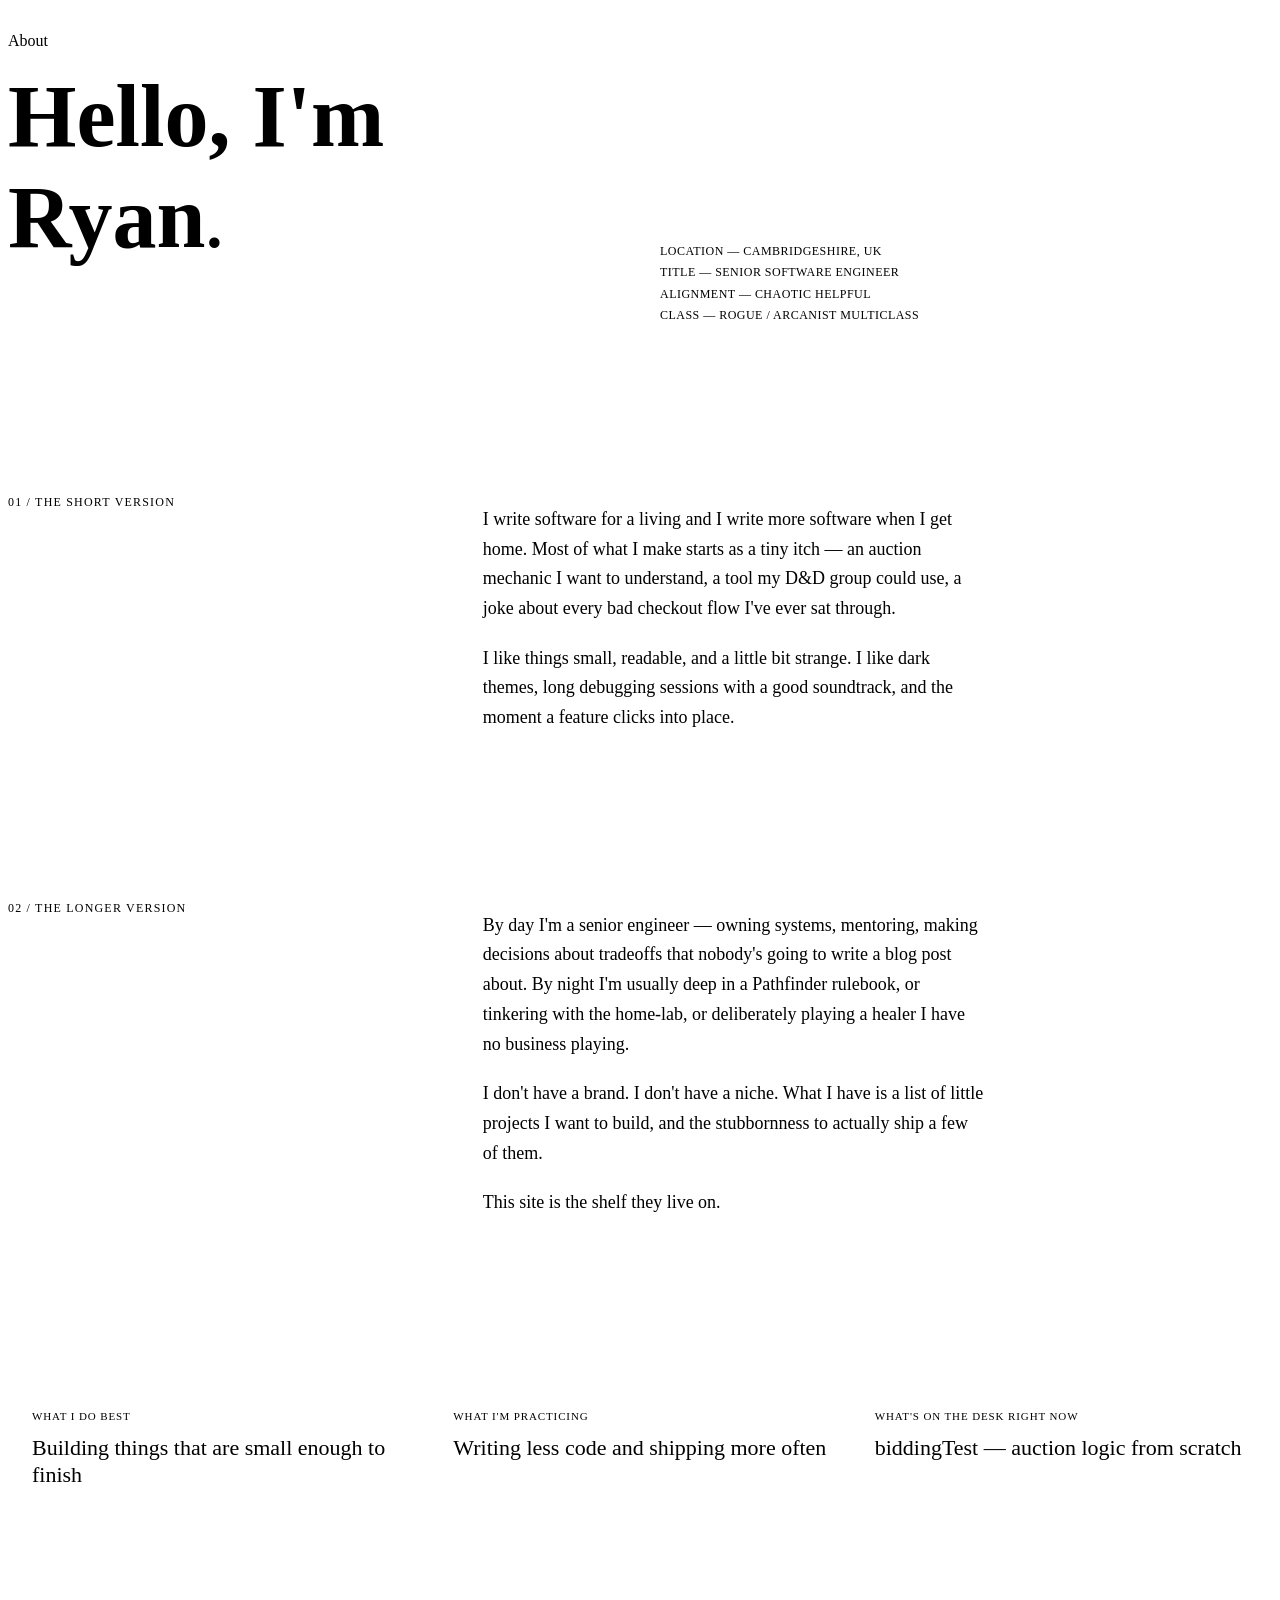
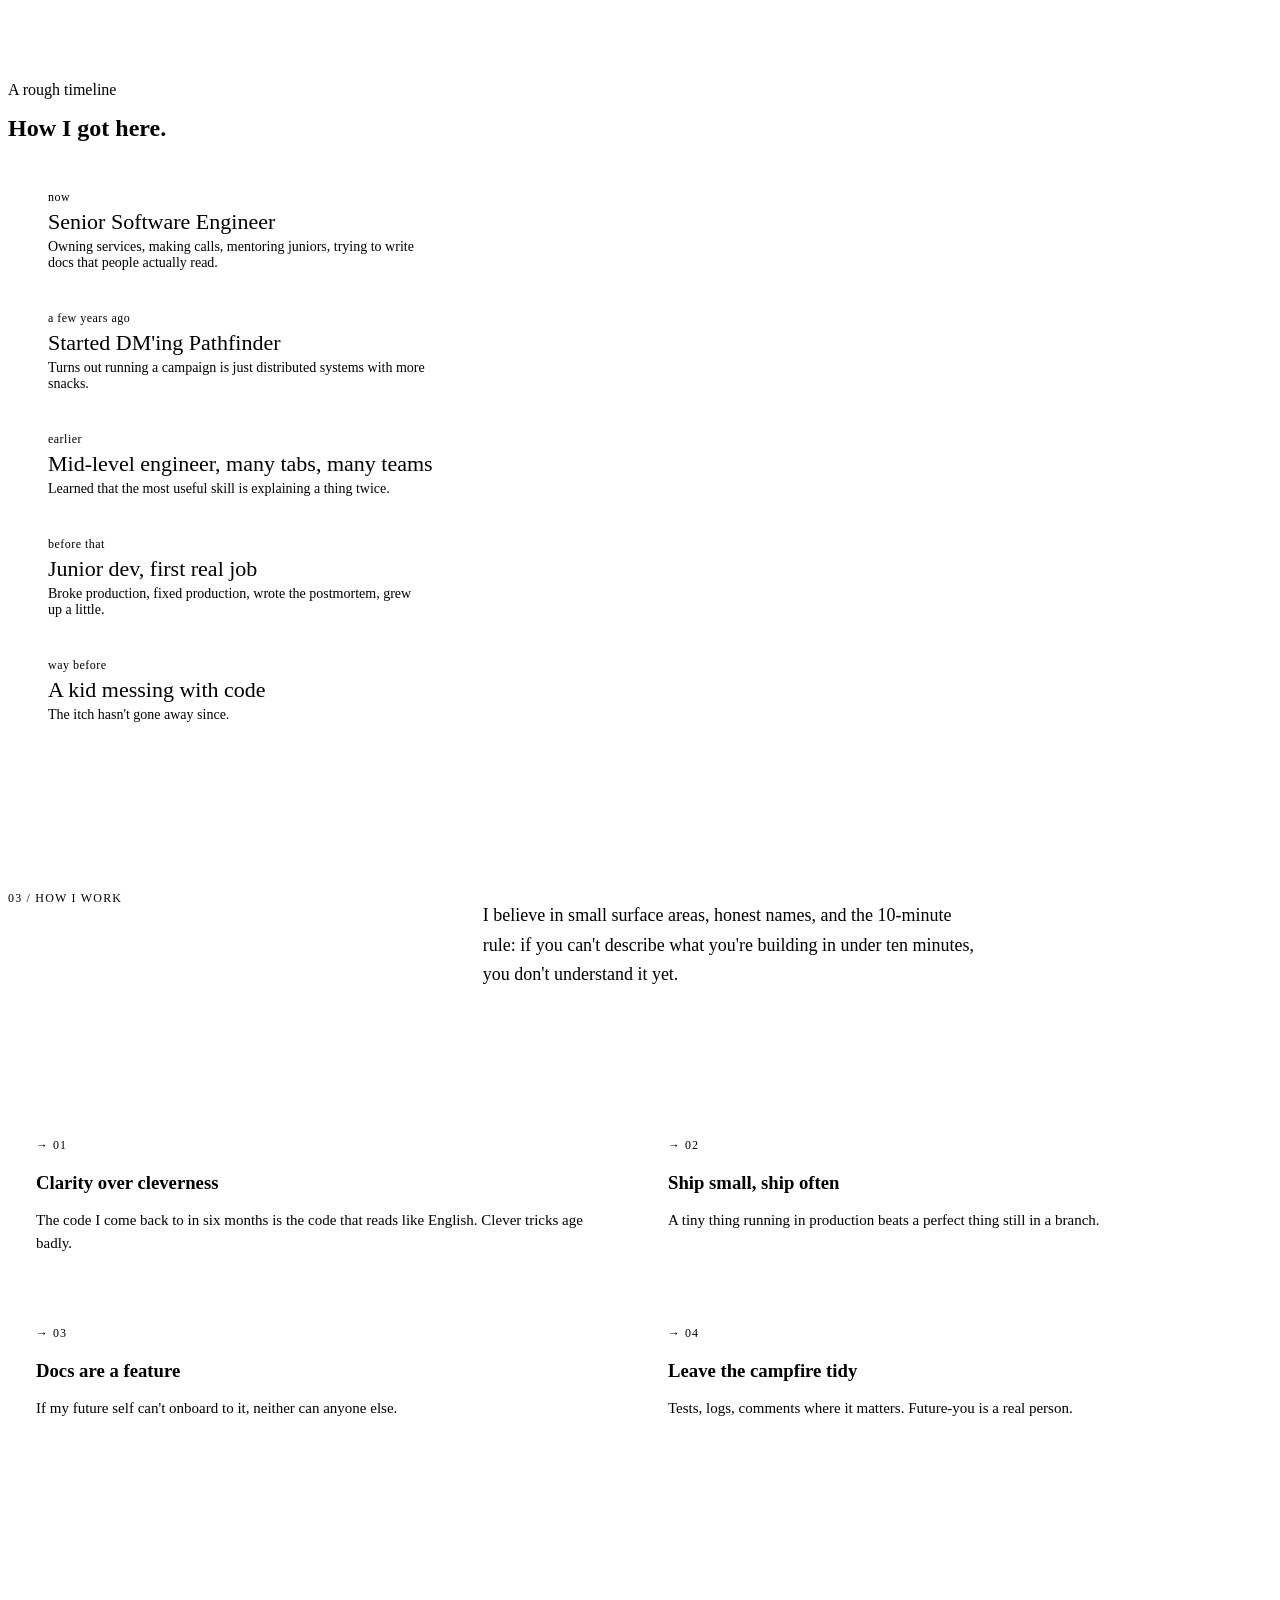
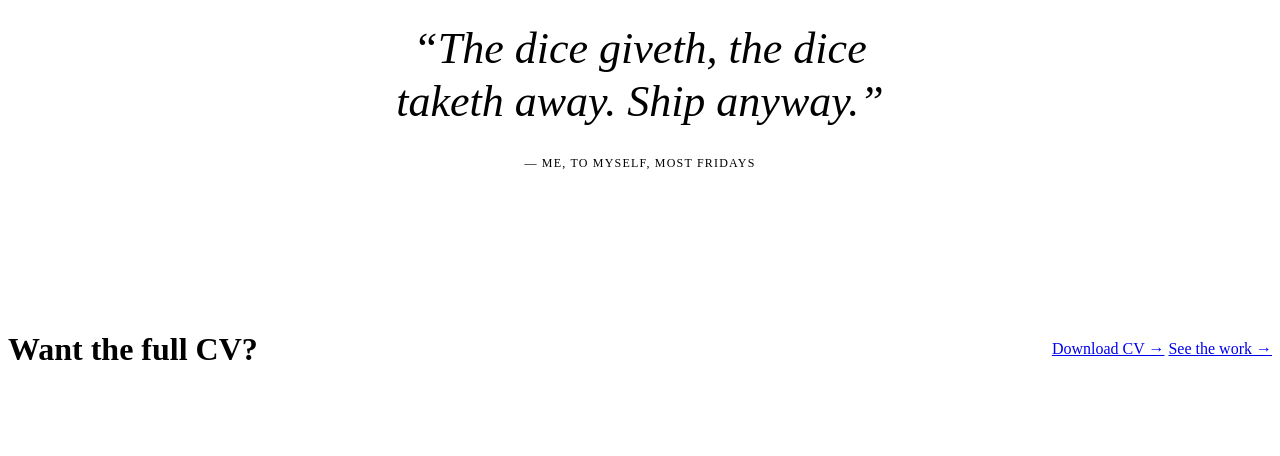
==== about.html @ 0d0686a1 "initial commit" ====
<!doctype html>
<html lang="en">
<head>
<meta charset="utf-8" />
<meta name="viewport" content="width=device-width, initial-scale=1" />
<title>About — Ryan Cooper</title>
<link rel="preconnect" href="https://fonts.googleapis.com">
<link rel="preconnect" href="https://fonts.gstatic.com" crossorigin>
<link href="https://fonts.googleapis.com/css2?family=Space+Grotesk:wght@400;500;600&family=Inter:wght@300;400;500&family=JetBrains+Mono:wght@300;400;500&family=Instrument+Serif&family=DM+Sans:wght@400;500;600&display=swap" rel="stylesheet">
<link rel="stylesheet" href="assets/styles.css" />
<style>
  .page-head {
    display: grid;
    grid-template-columns: 1fr 1fr;
    gap: 40px;
    padding-top: 24px;
    padding-bottom: 80px;
    border-bottom: 1px solid var(--line-soft);
    align-items: end;
  }
  @media (max-width: 800px) { .page-head { grid-template-columns: 1fr; gap: 24px; } }
  .page-head h1 { font-size: clamp(48px, 7vw, 88px); }
  .page-head h1 em { color: var(--accent); font-style: italic; font-weight: 400; }
  .page-head .side {
    font-family: var(--font-mono);
    font-size: 12px;
    color: var(--fg-mute);
    letter-spacing: 0.04em;
    text-transform: uppercase;
    line-height: 1.8;
  }
  .page-head .side strong { color: var(--fg); font-weight: 400; }

  .about-grid {
    display: grid;
    grid-template-columns: 1fr 2fr;
    gap: 80px;
    padding: 80px 0;
  }
  @media (max-width: 800px) { .about-grid { grid-template-columns: 1fr; gap: 40px; } }
  .about-grid .label {
    font-family: var(--font-mono);
    font-size: 12px;
    color: var(--accent);
    letter-spacing: 0.1em;
    text-transform: uppercase;
    padding-top: 8px;
    border-top: 1px solid var(--accent);
    align-self: start;
  }
  .about-grid .body p {
    font-size: 18px;
    line-height: 1.65;
    color: var(--fg);
    margin-bottom: 20px;
    max-width: 56ch;
  }
  .about-grid .body p:last-child { margin-bottom: 0; }
  .about-grid .body p.dim { color: var(--fg-dim); }

  /* ---------- Facts grid ---------- */
  .facts {
    display: grid;
    grid-template-columns: repeat(3, 1fr);
    margin: 80px 0;
    border-top: 1px solid var(--line-soft);
    border-bottom: 1px solid var(--line-soft);
  }
  @media (max-width: 700px) { .facts { grid-template-columns: 1fr; } }
  .fact {
    padding: 32px 24px;
    border-right: 1px solid var(--line-soft);
  }
  .fact:last-child { border-right: 0; }
  @media (max-width: 700px) {
    .fact { border-right: 0; border-bottom: 1px solid var(--line-soft); }
    .fact:last-child { border-bottom: 0; }
  }
  .fact .q {
    font-family: var(--font-mono);
    font-size: 11px;
    color: var(--fg-mute);
    letter-spacing: 0.08em;
    text-transform: uppercase;
    margin-bottom: 12px;
  }
  .fact .a {
    font-family: var(--font-display);
    font-size: 22px;
    color: var(--fg);
    line-height: 1.25;
  }
  .fact .a em { color: var(--accent); font-style: normal; }

  /* ---------- Timeline ---------- */
  .timeline-wrap { padding: 80px 0 40px; }
  .timeline-wrap .kicker { margin-bottom: 24px; }
  .timeline-wrap h2 { margin-bottom: 48px; }
  .timeline {
    position: relative;
    padding-left: 40px;
    border-left: 1px solid var(--line);
  }
  .tl-item {
    padding: 0 0 40px 0;
    position: relative;
  }
  .tl-item::before {
    content: "";
    position: absolute;
    left: -46px;
    top: 8px;
    width: 12px;
    height: 12px;
    border: 1px solid var(--accent);
    background: var(--bg);
    transform: rotate(45deg);
  }
  .tl-item .year {
    font-family: var(--font-mono);
    font-size: 12px;
    color: var(--accent);
    letter-spacing: 0.04em;
    margin-bottom: 4px;
  }
  .tl-item .what {
    font-family: var(--font-display);
    font-size: 22px;
    color: var(--fg);
    margin-bottom: 4px;
  }
  .tl-item .note {
    font-family: var(--font-body);
    font-size: 14px;
    color: var(--fg-dim);
    max-width: 54ch;
  }

  /* ---------- Values ---------- */
  .values {
    display: grid;
    grid-template-columns: 1fr 1fr;
    gap: 0;
    margin: 40px 0 80px;
    border: 1px solid var(--line-soft);
  }
  @media (max-width: 700px) { .values { grid-template-columns: 1fr; } }
  .value {
    padding: 28px 28px;
    border-right: 1px solid var(--line-soft);
    border-bottom: 1px solid var(--line-soft);
  }
  .value:nth-child(2n) { border-right: 0; }
  .value:nth-child(n+3) { border-bottom: 0; }
  @media (max-width: 700px) {
    .value { border-right: 0; }
    .value:not(:last-child) { border-bottom: 1px solid var(--line-soft); }
  }
  .value .num {
    font-family: var(--font-mono);
    font-size: 12px;
    color: var(--accent);
    margin-bottom: 8px;
    letter-spacing: 0.08em;
  }
  .value h3 { margin-bottom: 8px; }
  .value p { color: var(--fg-dim); font-size: 15px; line-height: 1.55; }

  /* ---------- Pullquote ---------- */
  .pullquote {
    padding: 80px 0;
    border-top: 1px solid var(--line-soft);
    border-bottom: 1px solid var(--line-soft);
    text-align: center;
  }
  .pullquote blockquote {
    font-family: var(--font-display);
    font-size: clamp(28px, 4vw, 44px);
    line-height: 1.2;
    font-style: italic;
    color: var(--fg);
    max-width: 24ch;
    margin: 0 auto 24px;
    font-weight: 400;
  }
  .pullquote blockquote::before { content: "“"; color: var(--accent); }
  .pullquote blockquote::after { content: "”"; color: var(--accent); }
  .pullquote cite {
    font-family: var(--font-mono);
    font-size: 12px;
    color: var(--fg-mute);
    letter-spacing: 0.1em;
    text-transform: uppercase;
    font-style: normal;
  }

  /* ---------- CTA ---------- */
  .cta-row {
    display: flex;
    justify-content: space-between;
    align-items: center;
    padding: 48px 0;
    flex-wrap: wrap;
    gap: 16px;
  }
  .cta-row h3 { font-size: clamp(24px, 3vw, 32px); }
</style>
</head>
<body>

<div id="nav-slot"></div>

<main class="shell">
  <div class="page-head">
    <div>
      <span class="kicker">About</span>
      <h1 style="margin-top: 16px;">Hello, I'm<br/>Ryan<em>.</em></h1>
    </div>
    <div class="side">
      <div><strong>Location</strong> — Cambridgeshire, UK</div>
      <div><strong>Title</strong> — Senior Software Engineer</div>
      <div><strong>Alignment</strong> — Chaotic Helpful</div>
      <div><strong>Class</strong> — Rogue / Arcanist multiclass</div>
    </div>
  </div>

  <div class="about-grid">
    <div class="label">01 / The short version</div>
    <div class="body">
      <p>
        I write software for a living and I write more software when I get home. Most of
        what I make starts as a tiny itch — an auction mechanic I want to understand, a
        tool my D&amp;D group could use, a joke about every bad checkout flow I've ever
        sat through.
      </p>
      <p class="dim">
        I like things small, readable, and a little bit strange. I like dark themes, long
        debugging sessions with a good soundtrack, and the moment a feature clicks into
        place.
      </p>
    </div>
  </div>

  <div class="about-grid">
    <div class="label">02 / The longer version</div>
    <div class="body">
      <p class="dim">
        By day I'm a senior engineer — owning systems, mentoring, making decisions about
        tradeoffs that nobody's going to write a blog post about. By night I'm usually
        deep in a Pathfinder rulebook, or tinkering with the home-lab, or deliberately
        playing a healer I have no business playing.
      </p>
      <p class="dim">
        I don't have a brand. I don't have a niche. What I have is a list of little
        projects I want to build, and the stubbornness to actually ship a few of them.
      </p>
      <p class="dim">
        This site is the shelf they live on.
      </p>
    </div>
  </div>

  <div class="facts">
    <div class="fact">
      <div class="q">What I do best</div>
      <div class="a">Building things that are <em>small enough to finish</em></div>
    </div>
    <div class="fact">
      <div class="q">What I'm practicing</div>
      <div class="a">Writing <em>less code</em> and shipping more often</div>
    </div>
    <div class="fact">
      <div class="q">What's on the desk right now</div>
      <div class="a"><em>biddingTest</em> — auction logic from scratch</div>
    </div>
  </div>

  <div class="timeline-wrap">
    <span class="kicker">A rough timeline</span>
    <h2 style="margin-top: 16px;">How I got here.</h2>
    <div class="timeline">
      <div class="tl-item">
        <div class="year">now</div>
        <div class="what">Senior Software Engineer</div>
        <div class="note">Owning services, making calls, mentoring juniors, trying to write docs that people actually read.</div>
      </div>
      <div class="tl-item">
        <div class="year">a few years ago</div>
        <div class="what">Started DM'ing Pathfinder</div>
        <div class="note">Turns out running a campaign is just distributed systems with more snacks.</div>
      </div>
      <div class="tl-item">
        <div class="year">earlier</div>
        <div class="what">Mid-level engineer, many tabs, many teams</div>
        <div class="note">Learned that the most useful skill is explaining a thing twice.</div>
      </div>
      <div class="tl-item">
        <div class="year">before that</div>
        <div class="what">Junior dev, first real job</div>
        <div class="note">Broke production, fixed production, wrote the postmortem, grew up a little.</div>
      </div>
      <div class="tl-item">
        <div class="year">way before</div>
        <div class="what">A kid messing with code</div>
        <div class="note">The itch hasn't gone away since.</div>
      </div>
    </div>
  </div>

  <div class="about-grid">
    <div class="label">03 / How I work</div>
    <div class="body">
      <p class="dim">
        I believe in small surface areas, honest names, and the 10-minute rule: if you
        can't describe what you're building in under ten minutes, you don't understand
        it yet.
      </p>
    </div>
  </div>

  <div class="values">
    <div class="value">
      <div class="num">→ 01</div>
      <h3>Clarity over cleverness</h3>
      <p>The code I come back to in six months is the code that reads like English. Clever tricks age badly.</p>
    </div>
    <div class="value">
      <div class="num">→ 02</div>
      <h3>Ship small, ship often</h3>
      <p>A tiny thing running in production beats a perfect thing still in a branch.</p>
    </div>
    <div class="value">
      <div class="num">→ 03</div>
      <h3>Docs are a feature</h3>
      <p>If my future self can't onboard to it, neither can anyone else.</p>
    </div>
    <div class="value">
      <div class="num">→ 04</div>
      <h3>Leave the campfire tidy</h3>
      <p>Tests, logs, comments where it matters. Future-you is a real person.</p>
    </div>
  </div>

  <div class="pullquote">
    <blockquote>The dice giveth, the dice taketh away. Ship anyway.</blockquote>
    <cite>— me, to myself, most Fridays</cite>
  </div>

  <div class="cta-row">
    <h3>Want the full CV?</h3>
    <div class="row">
      <a href="cv.html" class="btn primary">Download CV →</a>
      <a href="projects.html" class="btn">See the work →</a>
    </div>
  </div>
</main>

<div id="footer-slot"></div>

<aside id="tweaks-panel" class="tweaks" aria-label="Tweaks"></aside>

<script src="assets/shared.js"></script>
<script>
  mountLayout('about');
</script>
</body>
</html>
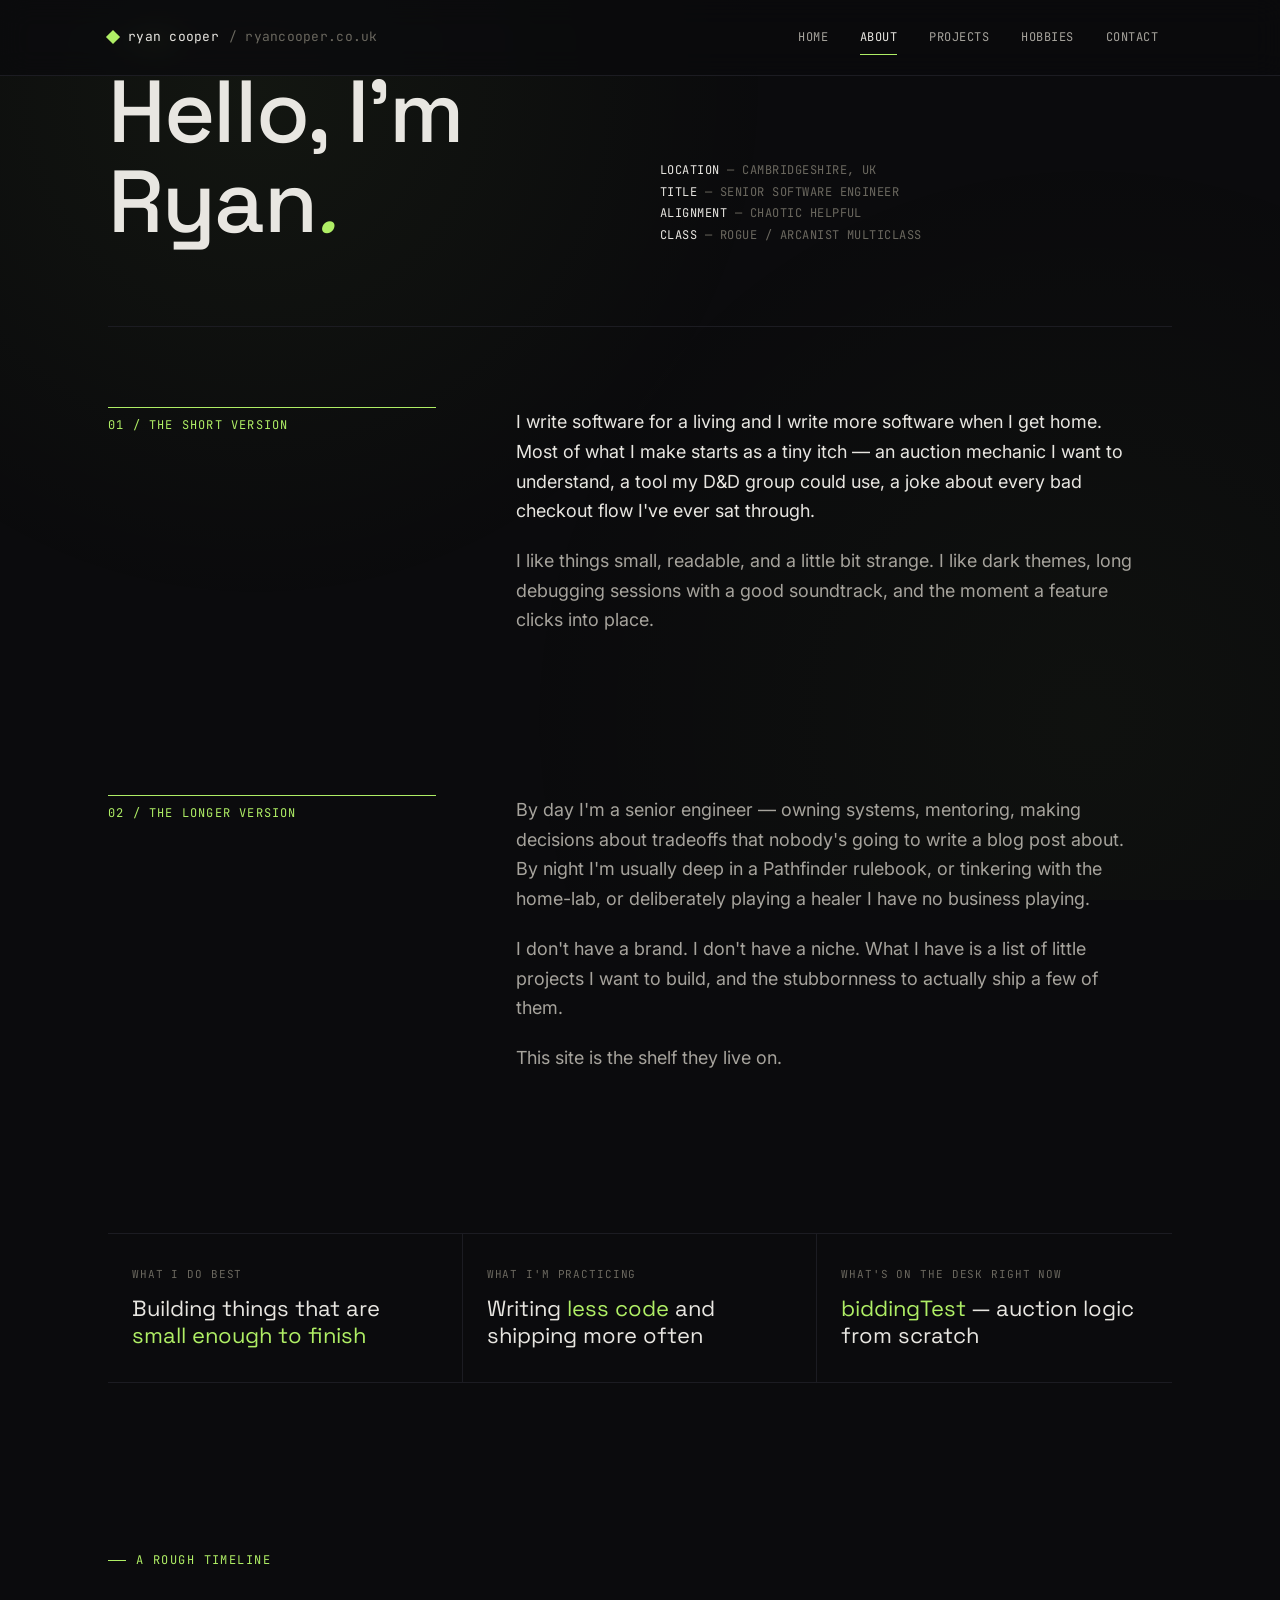
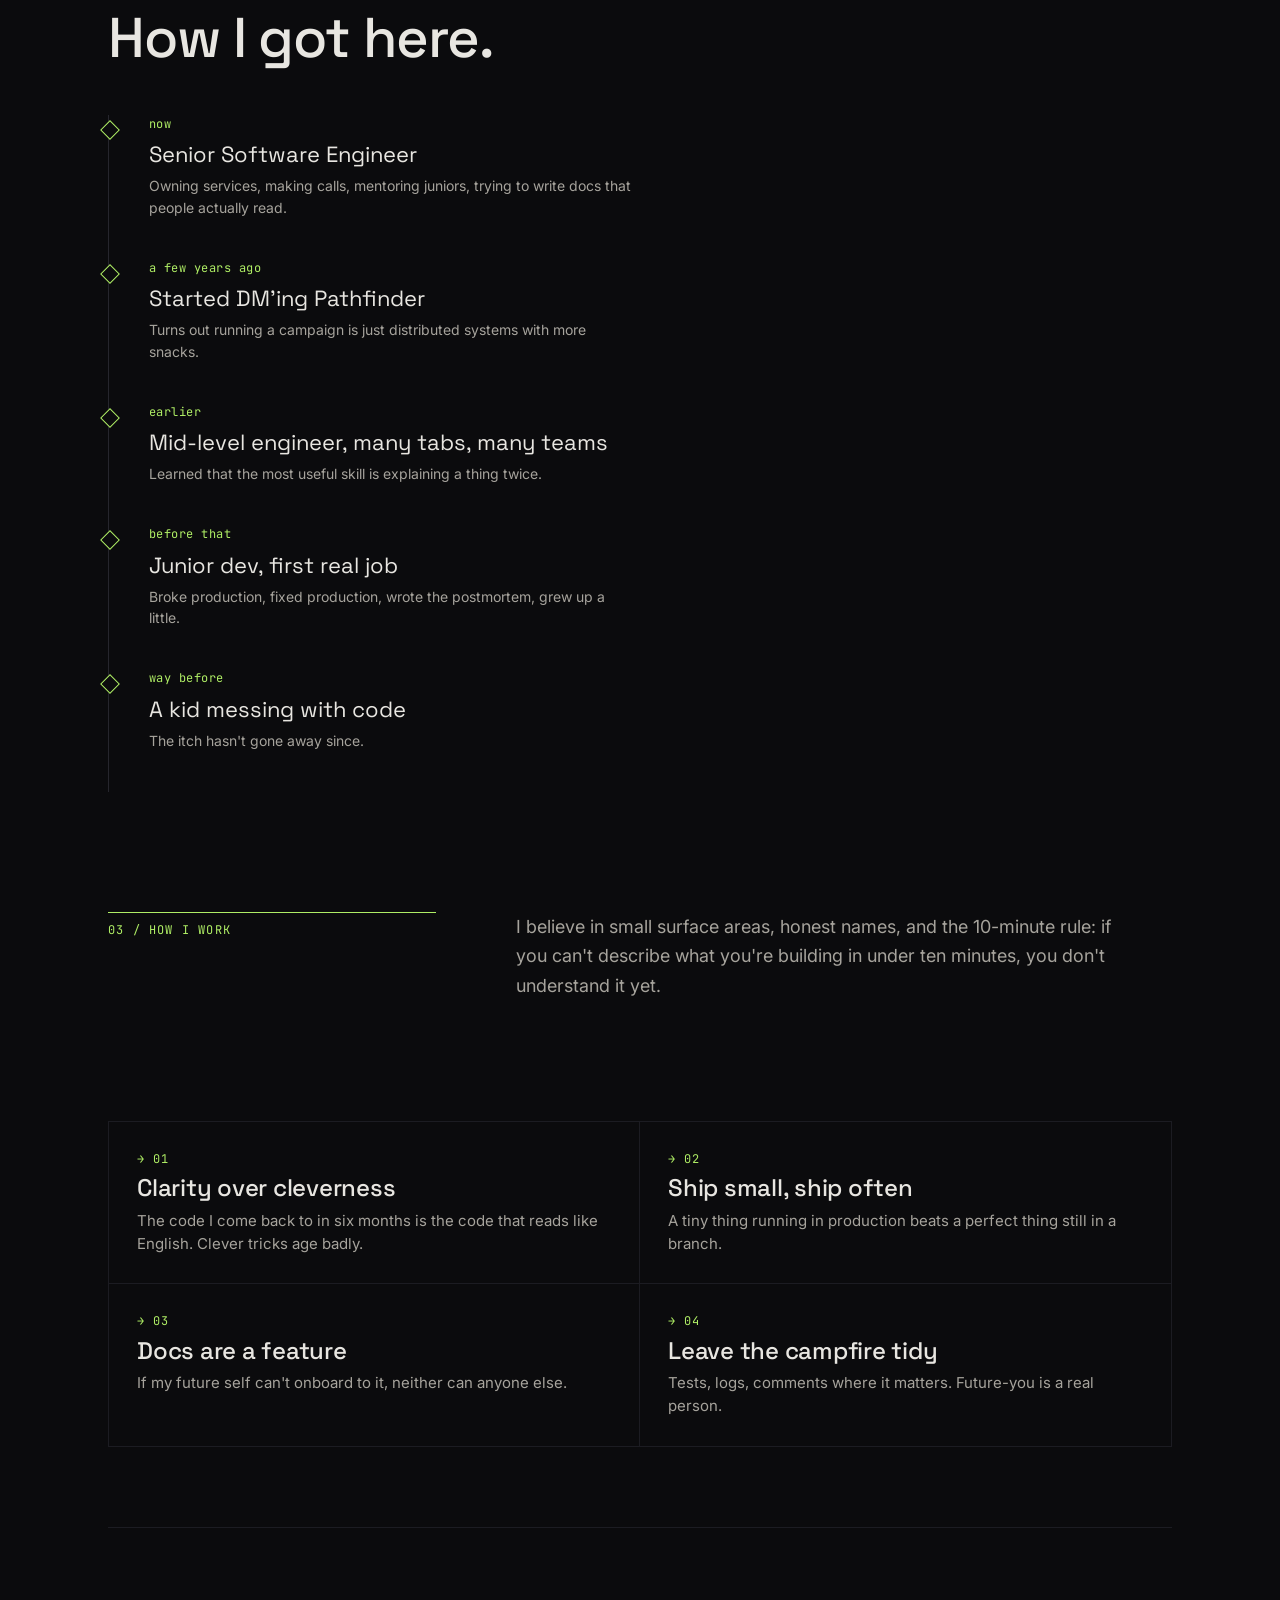
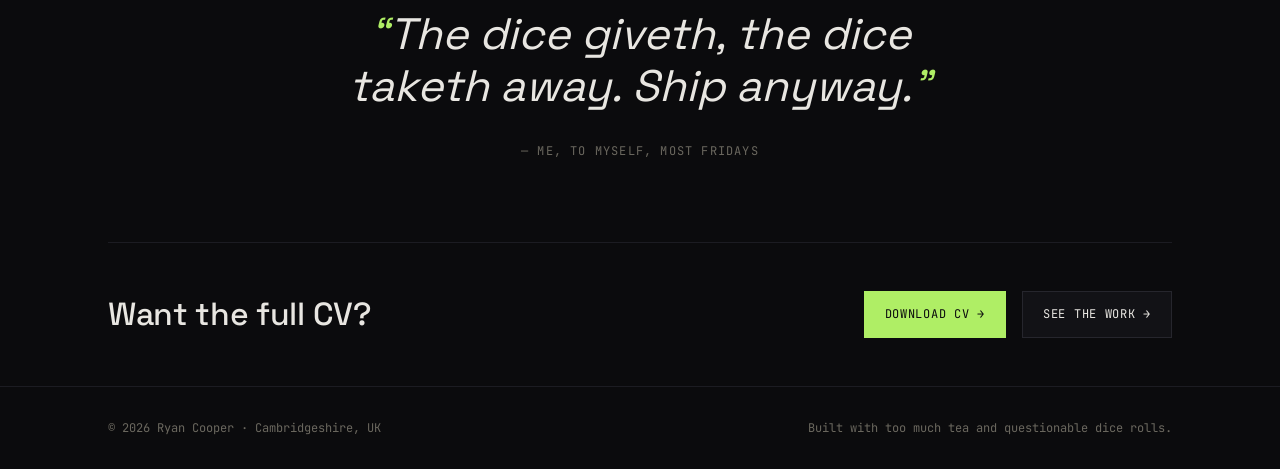
==== commit 0270f1dd: "removing configurable mess and tweaking paths" ====
--- a/about.html
+++ b/about.html
@@ -6,8 +6,8 @@
 <title>About — Ryan Cooper</title>
 <link rel="preconnect" href="https://fonts.googleapis.com">
 <link rel="preconnect" href="https://fonts.gstatic.com" crossorigin>
-<link href="https://fonts.googleapis.com/css2?family=Space+Grotesk:wght@400;500;600&family=Inter:wght@300;400;500&family=JetBrains+Mono:wght@300;400;500&family=Instrument+Serif&family=DM+Sans:wght@400;500;600&display=swap" rel="stylesheet">
-<link rel="stylesheet" href="assets/styles.css" />
+<link href="https://fonts.googleapis.com/css2?family=Space+Grotesk:wght@400;500;600&family=Inter:wght@300;400;500&family=JetBrains+Mono:wght@300;400;500&display=swap" rel="stylesheet">
+<link rel="stylesheet" href="styles.css" />
 <style>
   .page-head {
     display: grid;
@@ -58,7 +58,6 @@
   .about-grid .body p:last-child { margin-bottom: 0; }
   .about-grid .body p.dim { color: var(--fg-dim); }
 
-  /* ---------- Facts grid ---------- */
   .facts {
     display: grid;
     grid-template-columns: repeat(3, 1fr);
@@ -92,7 +91,6 @@
   }
   .fact .a em { color: var(--accent); font-style: normal; }
 
-  /* ---------- Timeline ---------- */
   .timeline-wrap { padding: 80px 0 40px; }
   .timeline-wrap .kicker { margin-bottom: 24px; }
   .timeline-wrap h2 { margin-bottom: 48px; }
@@ -136,7 +134,6 @@
     max-width: 54ch;
   }
 
-  /* ---------- Values ---------- */
   .values {
     display: grid;
     grid-template-columns: 1fr 1fr;
@@ -166,7 +163,6 @@
   .value h3 { margin-bottom: 8px; }
   .value p { color: var(--fg-dim); font-size: 15px; line-height: 1.55; }
 
-  /* ---------- Pullquote ---------- */
   .pullquote {
     padding: 80px 0;
     border-top: 1px solid var(--line-soft);
@@ -183,8 +179,8 @@
     margin: 0 auto 24px;
     font-weight: 400;
   }
-  .pullquote blockquote::before { content: "“"; color: var(--accent); }
-  .pullquote blockquote::after { content: "”"; color: var(--accent); }
+  .pullquote blockquote::before { content: "\201C"; color: var(--accent); }
+  .pullquote blockquote::after { content: "\201D"; color: var(--accent); }
   .pullquote cite {
     font-family: var(--font-mono);
     font-size: 12px;
@@ -194,7 +190,6 @@
     font-style: normal;
   }
 
-  /* ---------- CTA ---------- */
   .cta-row {
     display: flex;
     justify-content: space-between;
@@ -349,7 +344,7 @@
   <div class="cta-row">
     <h3>Want the full CV?</h3>
     <div class="row">
-      <a href="cv.html" class="btn primary">Download CV →</a>
+      <a href="contact.html" class="btn primary">Download CV →</a>
       <a href="projects.html" class="btn">See the work →</a>
     </div>
   </div>
@@ -357,9 +352,7 @@
 
 <div id="footer-slot"></div>
 
-<aside id="tweaks-panel" class="tweaks" aria-label="Tweaks"></aside>
-
-<script src="assets/shared.js"></script>
+<script src="shared.js"></script>
 <script>
   mountLayout('about');
 </script>
--- a/styles.css
+++ b/styles.css
@@ -0,0 +1,258 @@
+:root {
+  --bg: #0b0b0d;
+  --bg-elev: #121216;
+  --bg-elev-2: #17171c;
+  --line: #26262d;
+  --line-soft: #1c1c22;
+  --fg: #e8e6e1;
+  --fg-dim: #a6a39c;
+  --fg-mute: #6b685f;
+  --accent: oklch(0.88 0.18 130);
+  --accent-ink: #0b0b0d;
+  --accent-soft: oklch(0.88 0.18 130 / 0.15);
+
+  --font-display: "Space Grotesk", ui-sans-serif, system-ui, sans-serif;
+  --font-body: "Inter", ui-sans-serif, system-ui, sans-serif;
+  --font-mono: "JetBrains Mono", ui-monospace, "SF Mono", Menlo, monospace;
+
+  --maxw: 1160px;
+  --pad: clamp(20px, 4vw, 48px);
+  --radius: 4px;
+}
+
+* { box-sizing: border-box; margin: 0; padding: 0; }
+html, body { background: var(--bg); color: var(--fg); }
+body {
+  font-family: var(--font-body);
+  font-size: 16px;
+  line-height: 1.55;
+  -webkit-font-smoothing: antialiased;
+  text-rendering: optimizeLegibility;
+  min-height: 100vh;
+  overflow-x: hidden;
+}
+
+::selection { background: var(--accent); color: var(--accent-ink); }
+
+a { color: inherit; text-decoration: none; }
+
+body::before {
+  content: "";
+  position: fixed;
+  inset: 0;
+  pointer-events: none;
+  z-index: 0;
+  background-image:
+    radial-gradient(circle at 20% 10%, oklch(0.88 0.18 130 / 0.05), transparent 40%),
+    radial-gradient(circle at 85% 80%, oklch(0.88 0.18 130 / 0.03), transparent 45%);
+}
+
+.shell {
+  position: relative;
+  z-index: 1;
+  max-width: var(--maxw);
+  margin: 0 auto;
+  padding: 0 var(--pad);
+}
+
+main { padding-top: 120px; padding-bottom: 160px; }
+
+.nav {
+  position: fixed;
+  top: 0;
+  left: 0;
+  right: 0;
+  z-index: 50;
+  backdrop-filter: blur(14px);
+  -webkit-backdrop-filter: blur(14px);
+  background: rgba(11, 11, 13, 0.72);
+  border-bottom: 1px solid var(--line-soft);
+}
+.nav-inner {
+  max-width: var(--maxw);
+  margin: 0 auto;
+  padding: 18px var(--pad);
+  display: flex;
+  align-items: center;
+  justify-content: space-between;
+  gap: 24px;
+}
+.brand {
+  font-family: var(--font-mono);
+  font-size: 13px;
+  letter-spacing: 0.02em;
+  display: flex;
+  align-items: center;
+  gap: 10px;
+}
+.brand-mark {
+  width: 10px;
+  height: 10px;
+  background: var(--accent);
+  transform: rotate(45deg);
+  display: inline-block;
+}
+.brand-name { color: var(--fg); }
+.brand-domain { color: var(--fg-mute); }
+
+.nav-links {
+  display: flex;
+  align-items: center;
+  gap: 4px;
+}
+.nav-links a {
+  font-family: var(--font-mono);
+  font-size: 12px;
+  letter-spacing: 0.04em;
+  text-transform: uppercase;
+  padding: 10px 14px;
+  color: var(--fg-dim);
+  border-radius: 2px;
+  position: relative;
+  transition: color 0.18s;
+}
+.nav-links a:hover { color: var(--fg); }
+.nav-links a.active { color: var(--fg); }
+.nav-links a.active::after {
+  content: "";
+  position: absolute;
+  bottom: 2px;
+  left: 14px;
+  right: 14px;
+  height: 1px;
+  background: var(--accent);
+}
+
+.kicker {
+  font-family: var(--font-mono);
+  font-size: 12px;
+  letter-spacing: 0.12em;
+  text-transform: uppercase;
+  color: var(--accent);
+  display: inline-flex;
+  align-items: center;
+  gap: 10px;
+}
+.kicker::before {
+  content: "";
+  width: 18px;
+  height: 1px;
+  background: var(--accent);
+  display: inline-block;
+}
+
+h1, h2, h3 {
+  font-family: var(--font-display);
+  font-weight: 500;
+  letter-spacing: -0.02em;
+  line-height: 1.02;
+  color: var(--fg);
+}
+h1 { font-size: clamp(48px, 8vw, 96px); }
+h2 { font-size: clamp(32px, 4.5vw, 56px); }
+h3 { font-size: clamp(20px, 2.2vw, 24px); letter-spacing: -0.01em; }
+
+p { color: var(--fg-dim); max-width: 62ch; }
+p.lead { color: var(--fg); font-size: clamp(18px, 2vw, 22px); line-height: 1.5; max-width: 56ch; }
+
+.mono { font-family: var(--font-mono); }
+
+section { padding: 120px 0; border-top: 1px solid var(--line-soft); }
+section:first-of-type { border-top: 0; padding-top: 0; }
+
+.section-head {
+  display: flex;
+  align-items: baseline;
+  justify-content: space-between;
+  gap: 24px;
+  margin-bottom: 48px;
+  padding-bottom: 16px;
+  border-bottom: 1px solid var(--line-soft);
+}
+.section-head .index {
+  font-family: var(--font-mono);
+  font-size: 13px;
+  color: var(--fg-mute);
+}
+
+.btn {
+  display: inline-flex;
+  align-items: center;
+  gap: 10px;
+  padding: 13px 20px;
+  font-family: var(--font-mono);
+  font-size: 12px;
+  letter-spacing: 0.06em;
+  text-transform: uppercase;
+  border: 1px solid var(--line);
+  background: var(--bg-elev);
+  color: var(--fg);
+  cursor: pointer;
+  transition: border-color 0.18s, background 0.18s, color 0.18s, transform 0.18s;
+}
+.btn:hover {
+  border-color: var(--accent);
+  color: var(--accent);
+  transform: translateY(-1px);
+}
+.btn.primary {
+  background: var(--accent);
+  color: var(--accent-ink);
+  border-color: var(--accent);
+}
+.btn.primary:hover {
+  background: transparent;
+  color: var(--accent);
+}
+.btn .arrow {
+  display: inline-block;
+  transition: transform 0.2s;
+}
+.btn:hover .arrow { transform: translateX(3px); }
+
+footer {
+  border-top: 1px solid var(--line-soft);
+  padding: 32px 0;
+  font-family: var(--font-mono);
+  font-size: 12px;
+  color: var(--fg-mute);
+}
+.footer-inner {
+  max-width: var(--maxw);
+  margin: 0 auto;
+  padding: 0 var(--pad);
+  display: flex;
+  justify-content: space-between;
+  flex-wrap: wrap;
+  gap: 16px;
+}
+
+.row { display: flex; gap: 16px; align-items: center; flex-wrap: wrap; }
+.col { display: flex; flex-direction: column; gap: 16px; }
+.spacer-sm { height: 16px; }
+.spacer-md { height: 32px; }
+.spacer-lg { height: 64px; }
+
+.tag {
+  font-family: var(--font-mono);
+  font-size: 11px;
+  letter-spacing: 0.04em;
+  padding: 4px 8px;
+  border: 1px solid var(--line);
+  color: var(--fg-dim);
+  border-radius: 2px;
+  display: inline-block;
+}
+
+.divider {
+  height: 1px;
+  background: var(--line-soft);
+  margin: 24px 0;
+}
+
+@media (max-width: 700px) {
+  .nav-links a { padding: 8px 10px; font-size: 11px; }
+  .brand-domain { display: none; }
+  main { padding-top: 88px; padding-bottom: 80px; }
+  section { padding: 64px 0; }
+}
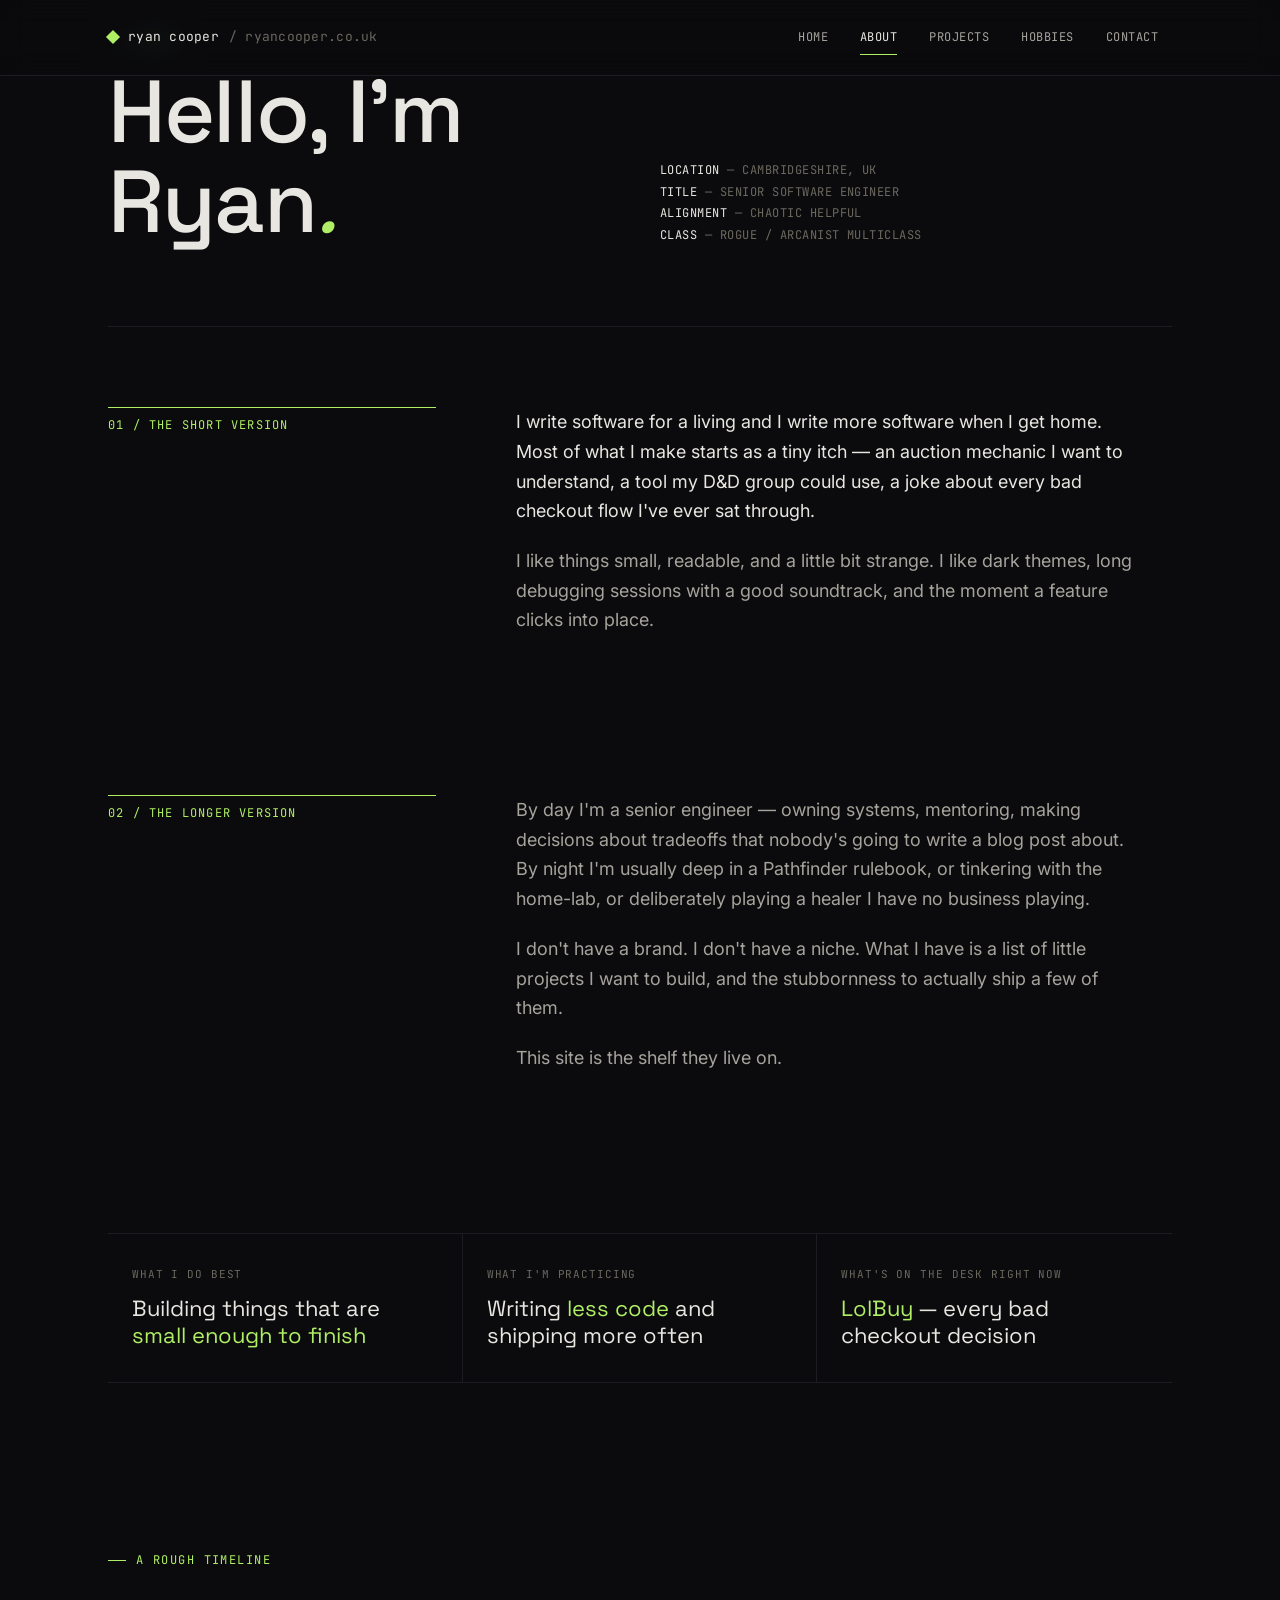
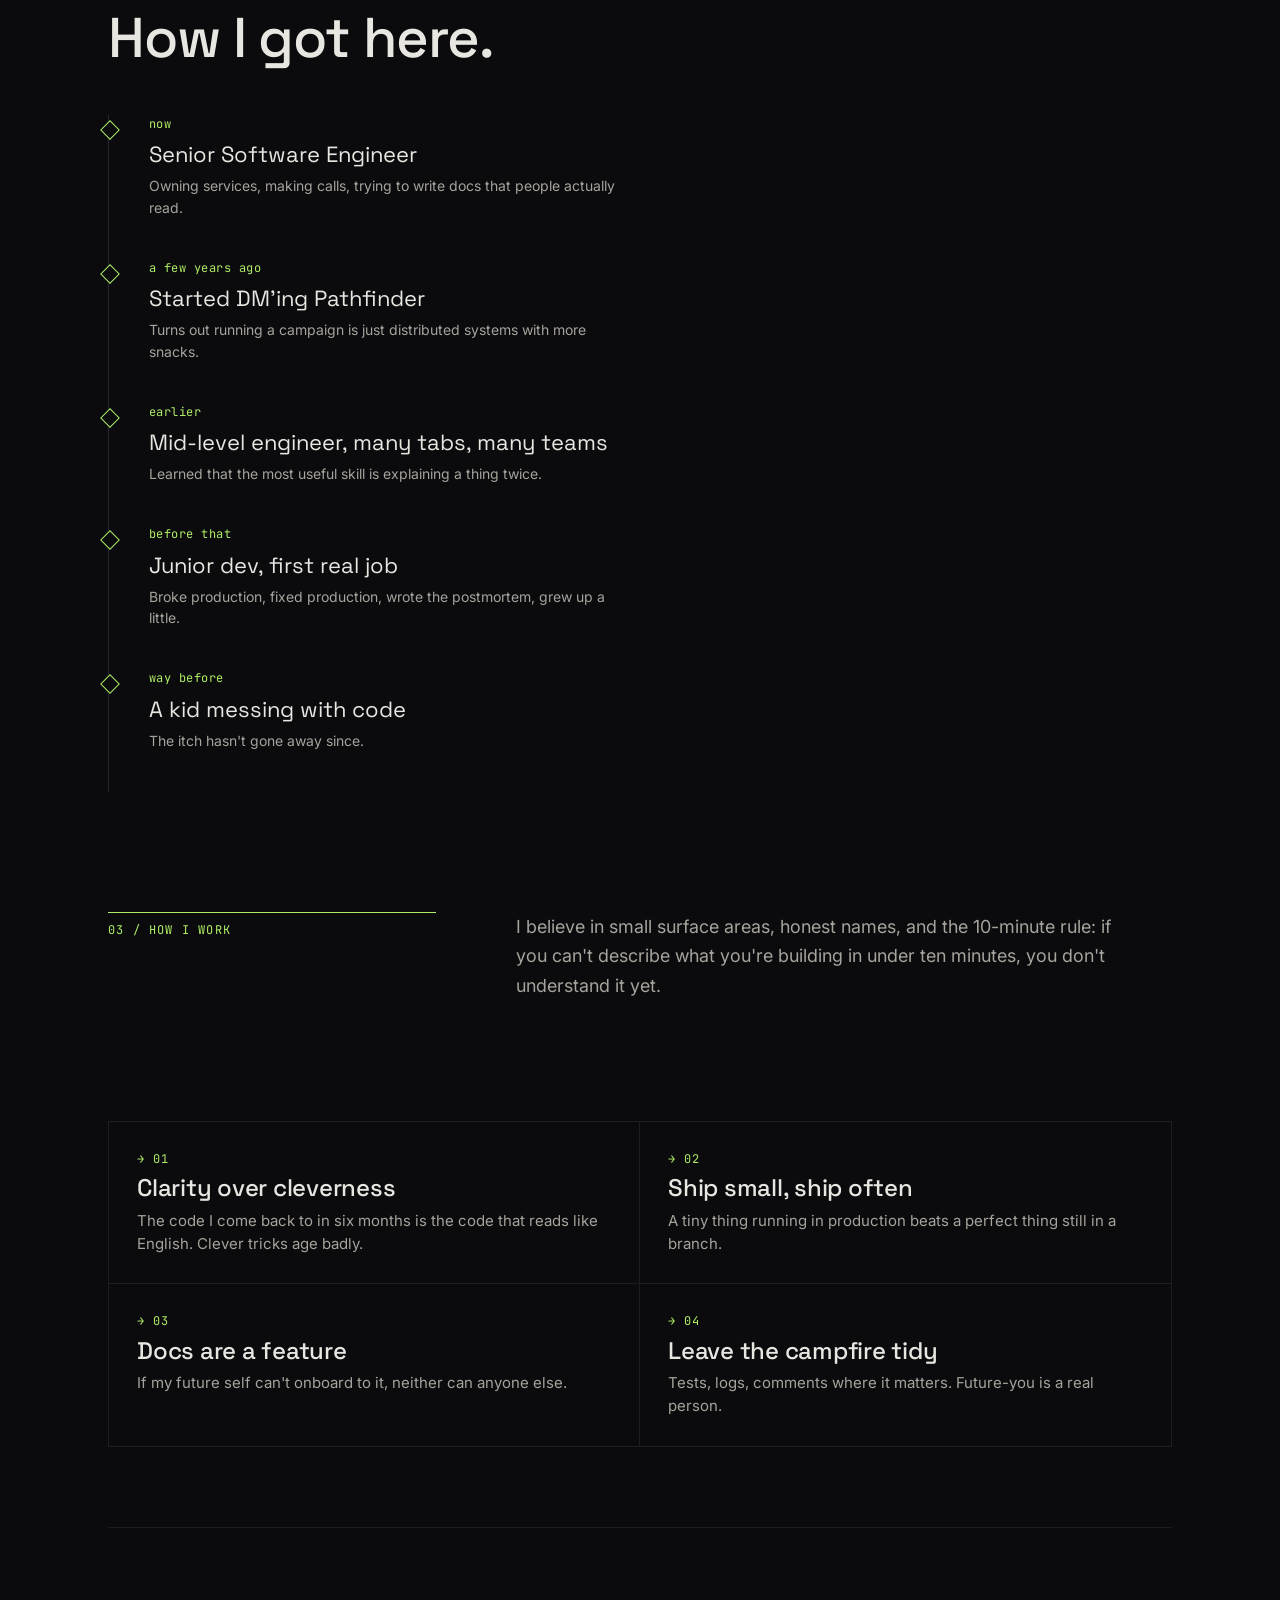
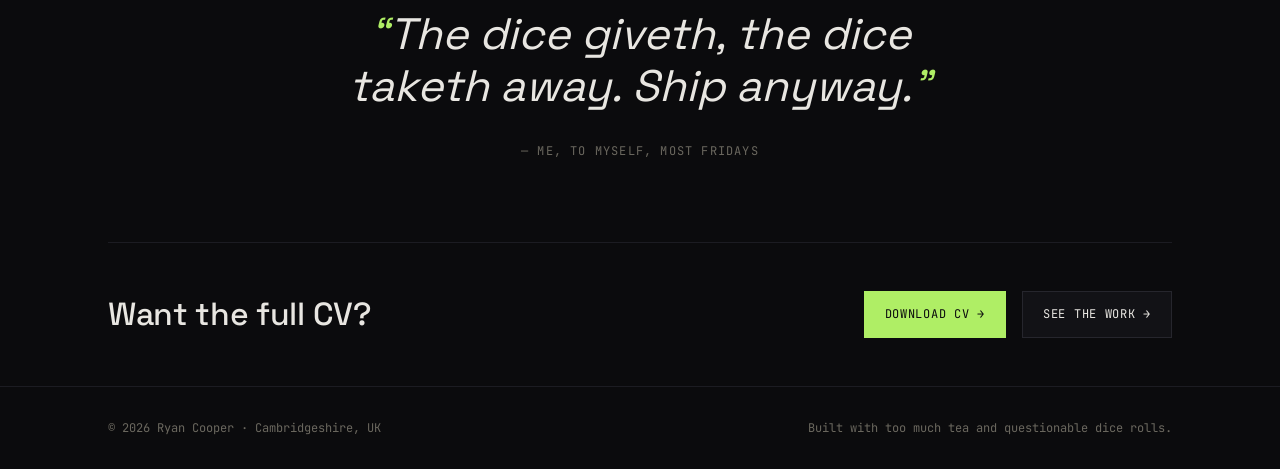
==== commit 8239230b: "tweaks and changes" ====
--- a/about.html
+++ b/about.html
@@ -266,7 +266,7 @@
     </div>
     <div class="fact">
       <div class="q">What's on the desk right now</div>
-      <div class="a"><em>biddingTest</em> — auction logic from scratch</div>
+      <div class="a"><em>LolBuy</em> — every bad checkout decision</div>
     </div>
   </div>
 
@@ -277,7 +277,7 @@
       <div class="tl-item">
         <div class="year">now</div>
         <div class="what">Senior Software Engineer</div>
-        <div class="note">Owning services, making calls, mentoring juniors, trying to write docs that people actually read.</div>
+        <div class="note">Owning services, making calls, trying to write docs that people actually read.</div>
       </div>
       <div class="tl-item">
         <div class="year">a few years ago</div>
@@ -344,7 +344,7 @@
   <div class="cta-row">
     <h3>Want the full CV?</h3>
     <div class="row">
-      <a href="contact.html" class="btn primary">Download CV →</a>
+      <a href="Ryan_Cooper_CV.pdf" class="btn primary" download>Download CV →</a>
       <a href="projects.html" class="btn">See the work →</a>
     </div>
   </div>
--- a/styles.css
+++ b/styles.css
@@ -36,16 +36,6 @@
 
 a { color: inherit; text-decoration: none; }
 
-body::before {
-  content: "";
-  position: fixed;
-  inset: 0;
-  pointer-events: none;
-  z-index: 0;
-  background-image:
-    radial-gradient(circle at 20% 10%, oklch(0.88 0.18 130 / 0.05), transparent 40%),
-    radial-gradient(circle at 85% 80%, oklch(0.88 0.18 130 / 0.03), transparent 45%);
-}
 
 .shell {
   position: relative;
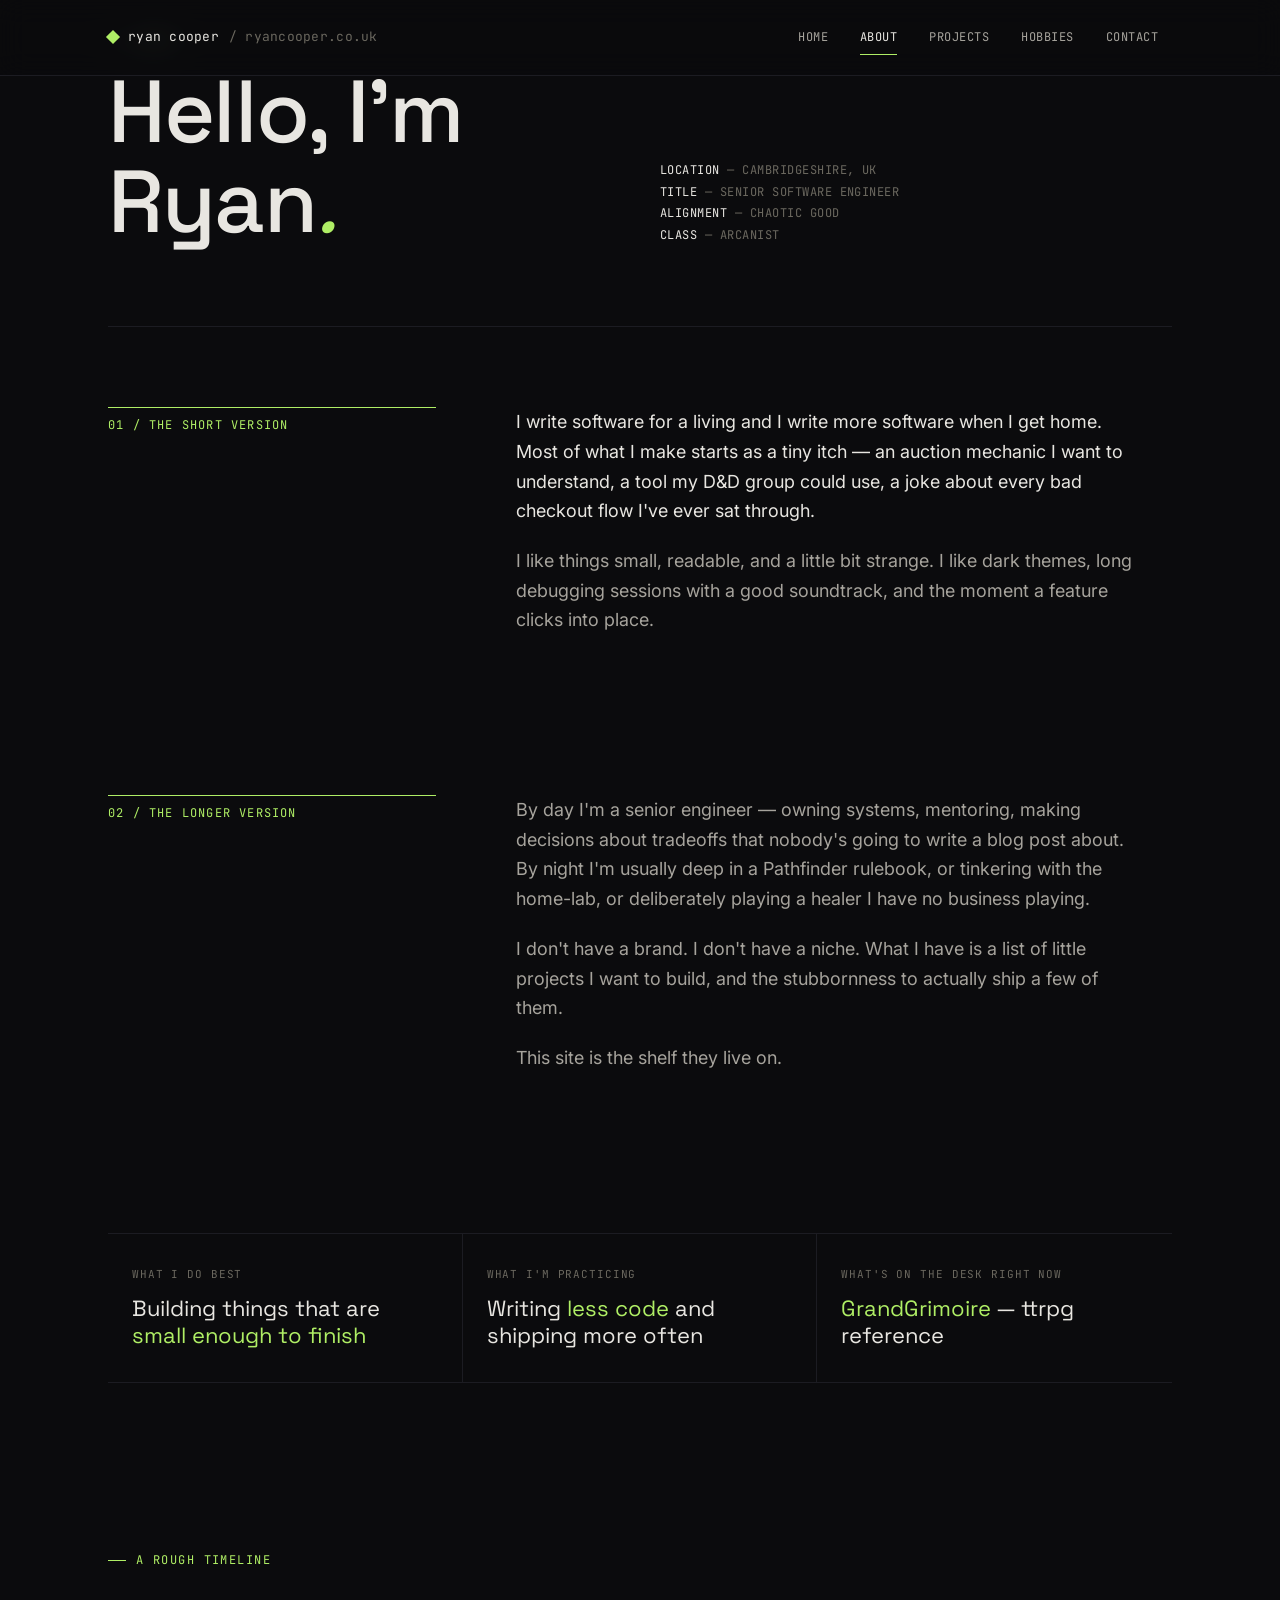
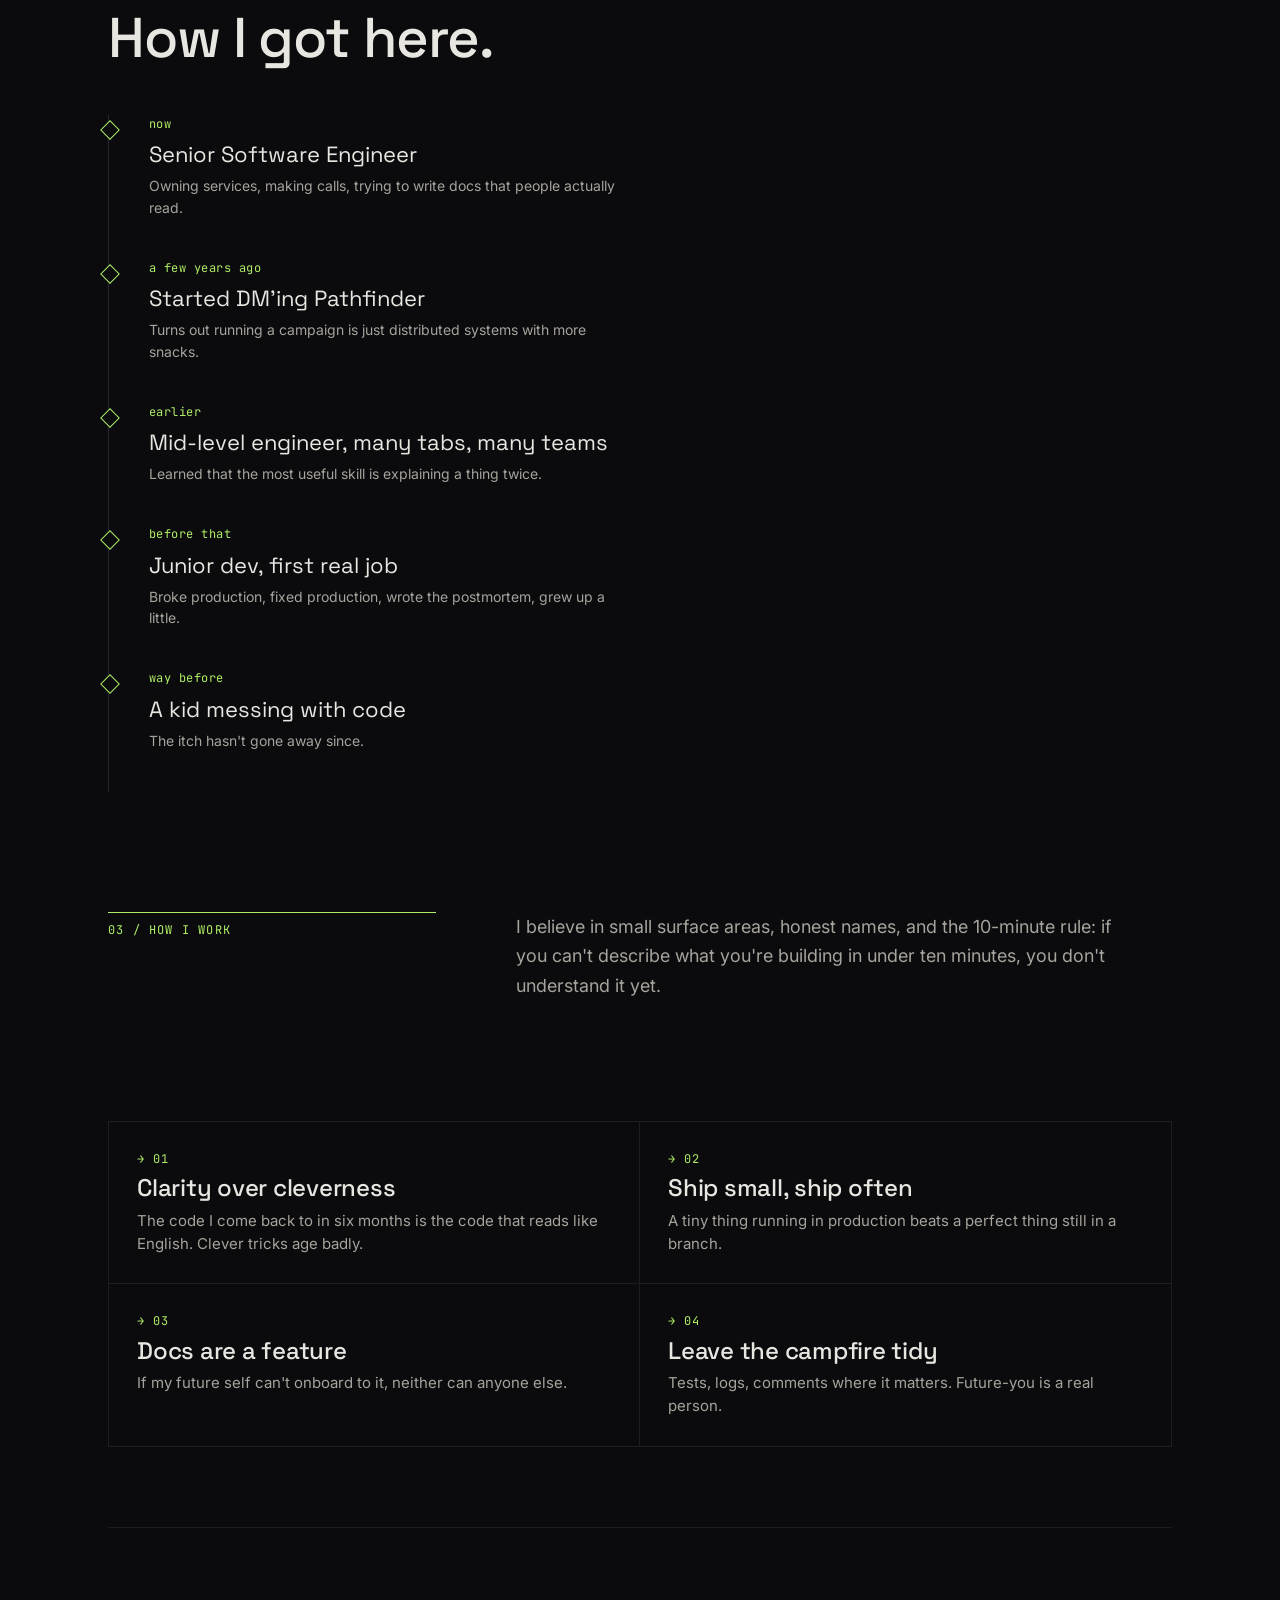
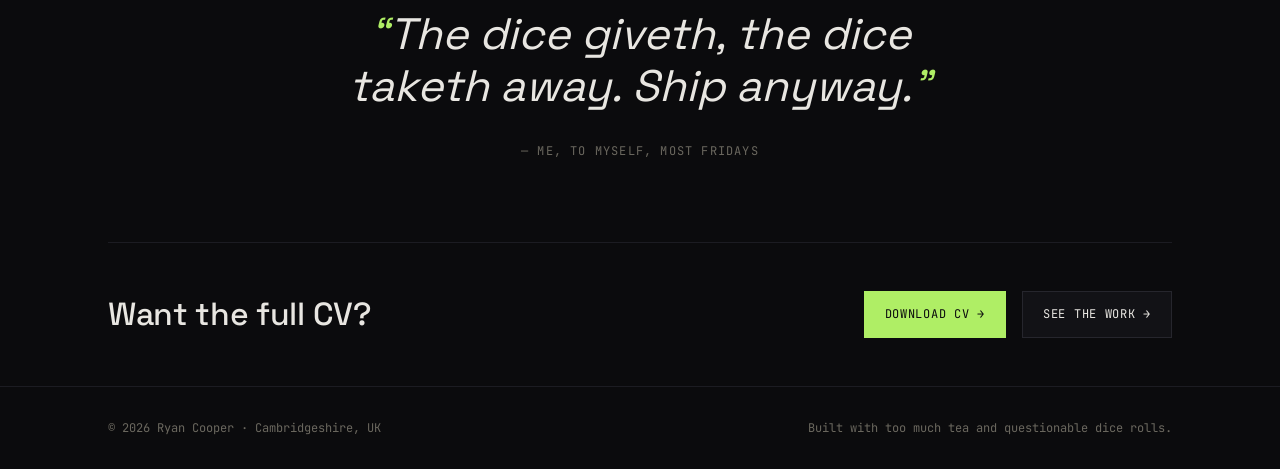
==== commit fee9e35c: "feat: updating details cv and settings" ====
--- a/about.html
+++ b/about.html
@@ -214,8 +214,8 @@
     <div class="side">
       <div><strong>Location</strong> — Cambridgeshire, UK</div>
       <div><strong>Title</strong> — Senior Software Engineer</div>
-      <div><strong>Alignment</strong> — Chaotic Helpful</div>
-      <div><strong>Class</strong> — Rogue / Arcanist multiclass</div>
+      <div><strong>Alignment</strong> — Chaotic Good</div>
+      <div><strong>Class</strong> — Arcanist</div>
     </div>
   </div>
 
@@ -266,7 +266,7 @@
     </div>
     <div class="fact">
       <div class="q">What's on the desk right now</div>
-      <div class="a"><em>LolBuy</em> — every bad checkout decision</div>
+      <div class="a"><em>GrandGrimoire</em> — ttrpg reference</div>
     </div>
   </div>
 
@@ -344,7 +344,7 @@
   <div class="cta-row">
     <h3>Want the full CV?</h3>
     <div class="row">
-      <a href="Ryan_Cooper_CV.pdf" class="btn primary" download>Download CV →</a>
+      <a href="Ryan_Cooper_CV_2026.pdf" class="btn primary" download>Download CV →</a>
       <a href="projects.html" class="btn">See the work →</a>
     </div>
   </div>
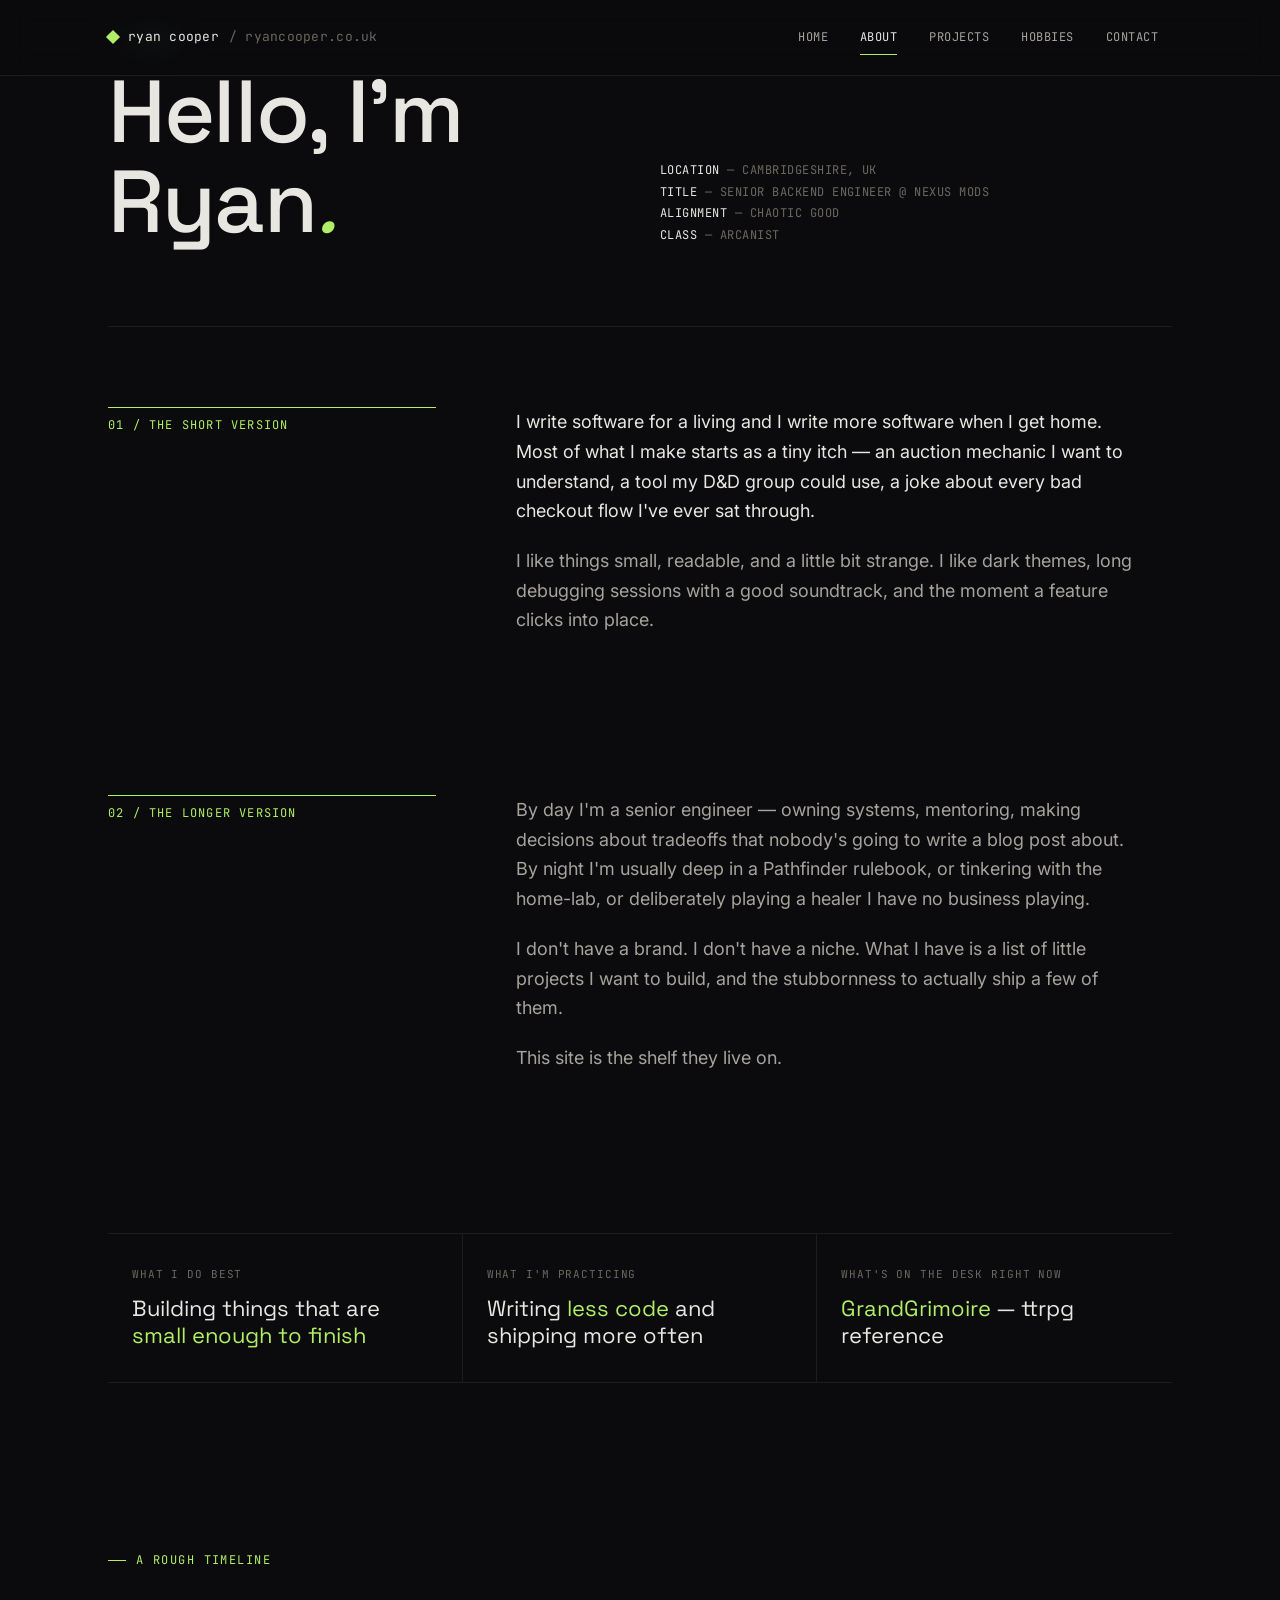
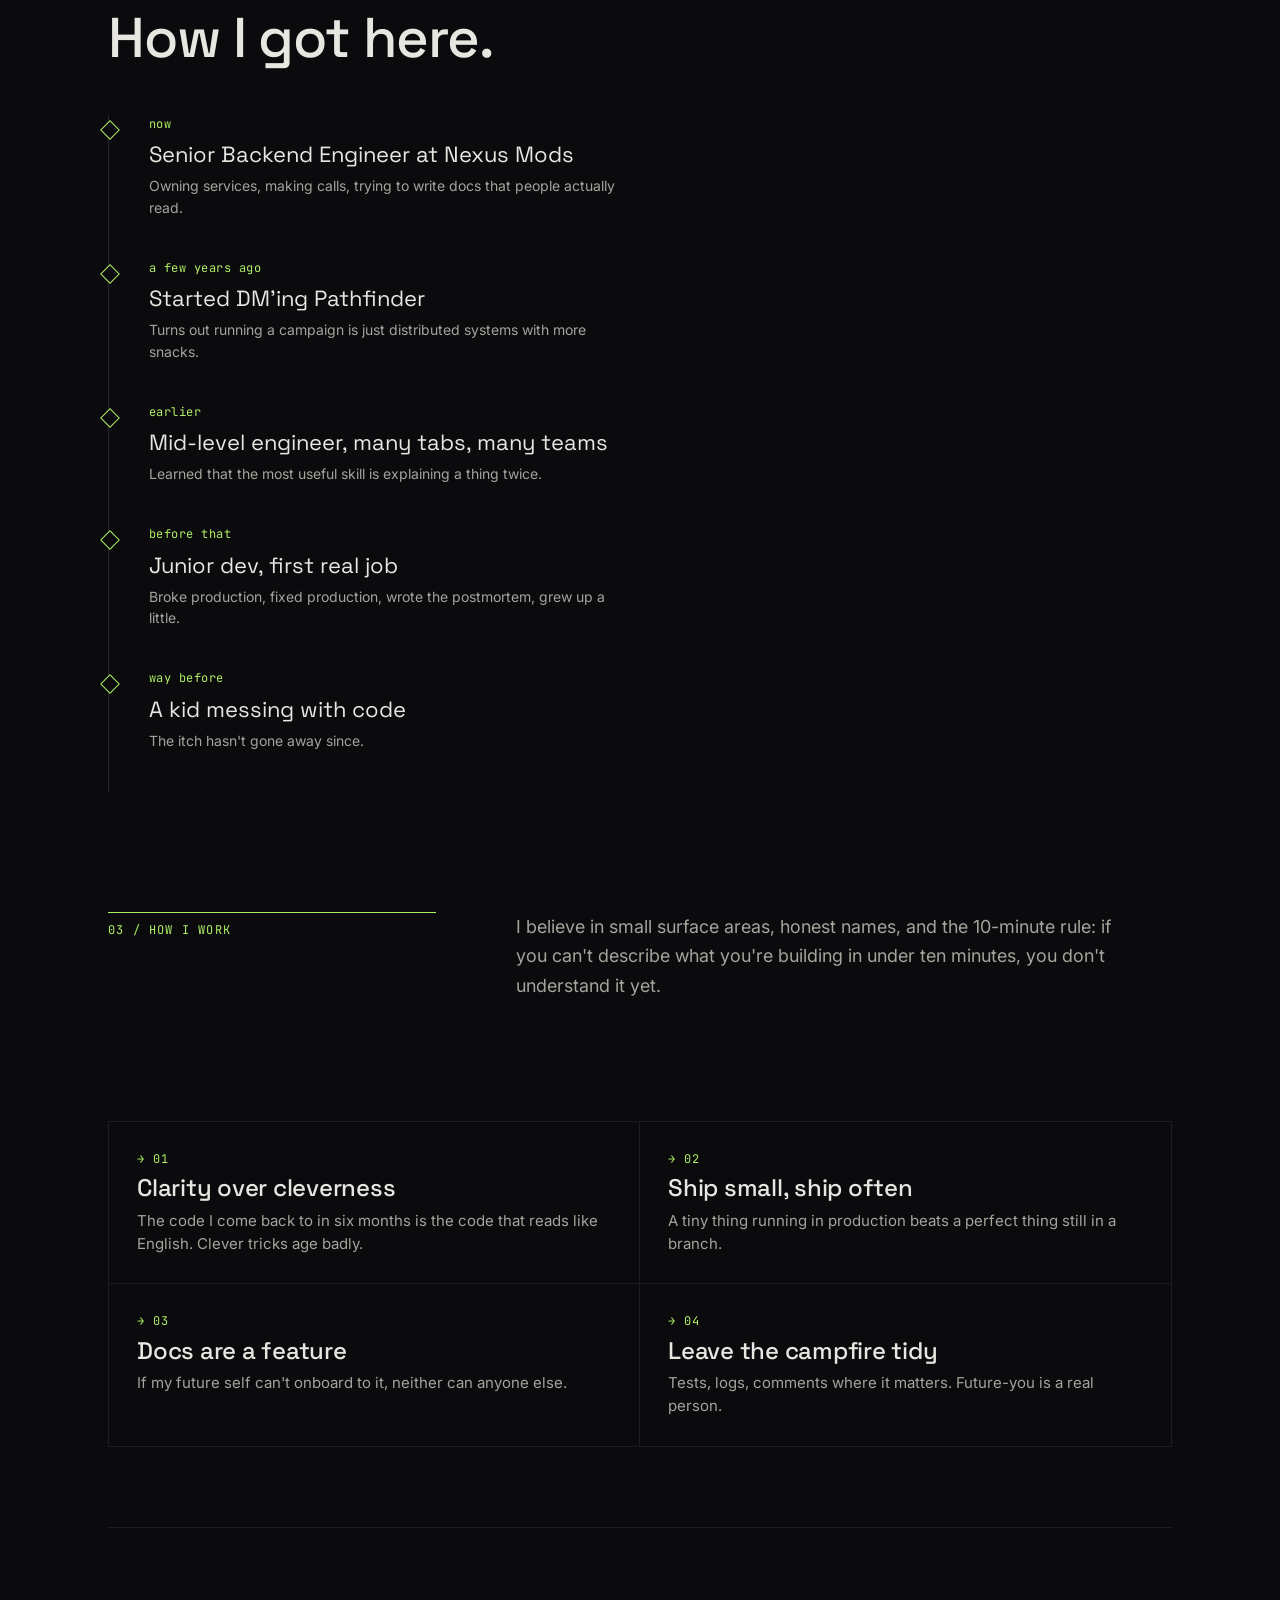
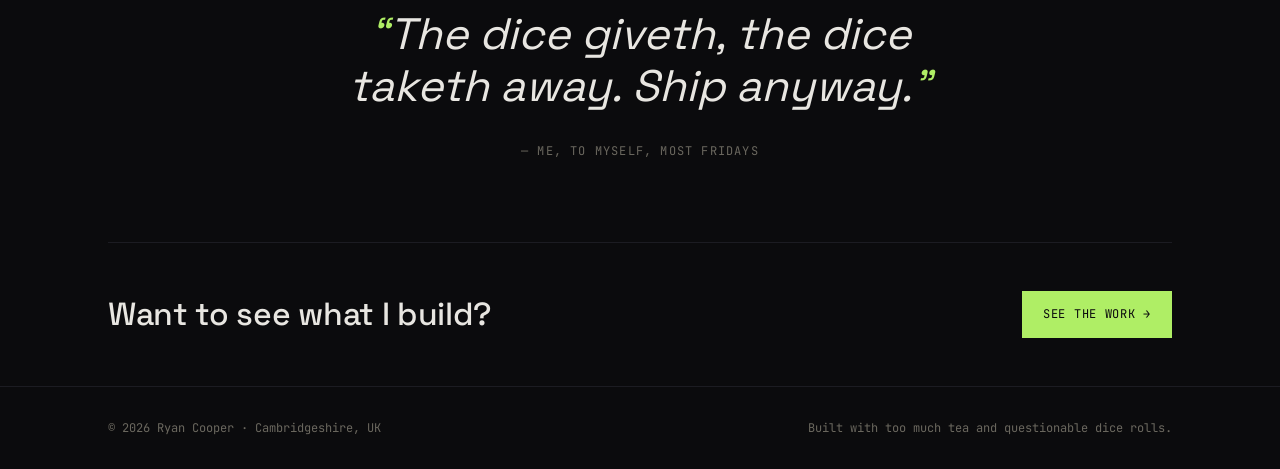
==== commit a298f9df: "Remove CV and email, update role, tidy genre map - Drop CV download (about + contact) and delete the" ====
--- a/about.html
+++ b/about.html
@@ -213,7 +213,7 @@
     </div>
     <div class="side">
       <div><strong>Location</strong> — Cambridgeshire, UK</div>
-      <div><strong>Title</strong> — Senior Software Engineer</div>
+      <div><strong>Title</strong> — Senior Backend Engineer @ Nexus Mods</div>
       <div><strong>Alignment</strong> — Chaotic Good</div>
       <div><strong>Class</strong> — Arcanist</div>
     </div>
@@ -276,7 +276,7 @@
     <div class="timeline">
       <div class="tl-item">
         <div class="year">now</div>
-        <div class="what">Senior Software Engineer</div>
+        <div class="what">Senior Backend Engineer at Nexus Mods</div>
         <div class="note">Owning services, making calls, trying to write docs that people actually read.</div>
       </div>
       <div class="tl-item">
@@ -342,10 +342,9 @@
   </div>
 
   <div class="cta-row">
-    <h3>Want the full CV?</h3>
+    <h3>Want to see what I build?</h3>
     <div class="row">
-      <a href="Ryan_Cooper_CV_2026.pdf" class="btn primary" download>Download CV →</a>
-      <a href="projects.html" class="btn">See the work →</a>
+      <a href="projects.html" class="btn primary">See the work →</a>
     </div>
   </div>
 </main>
